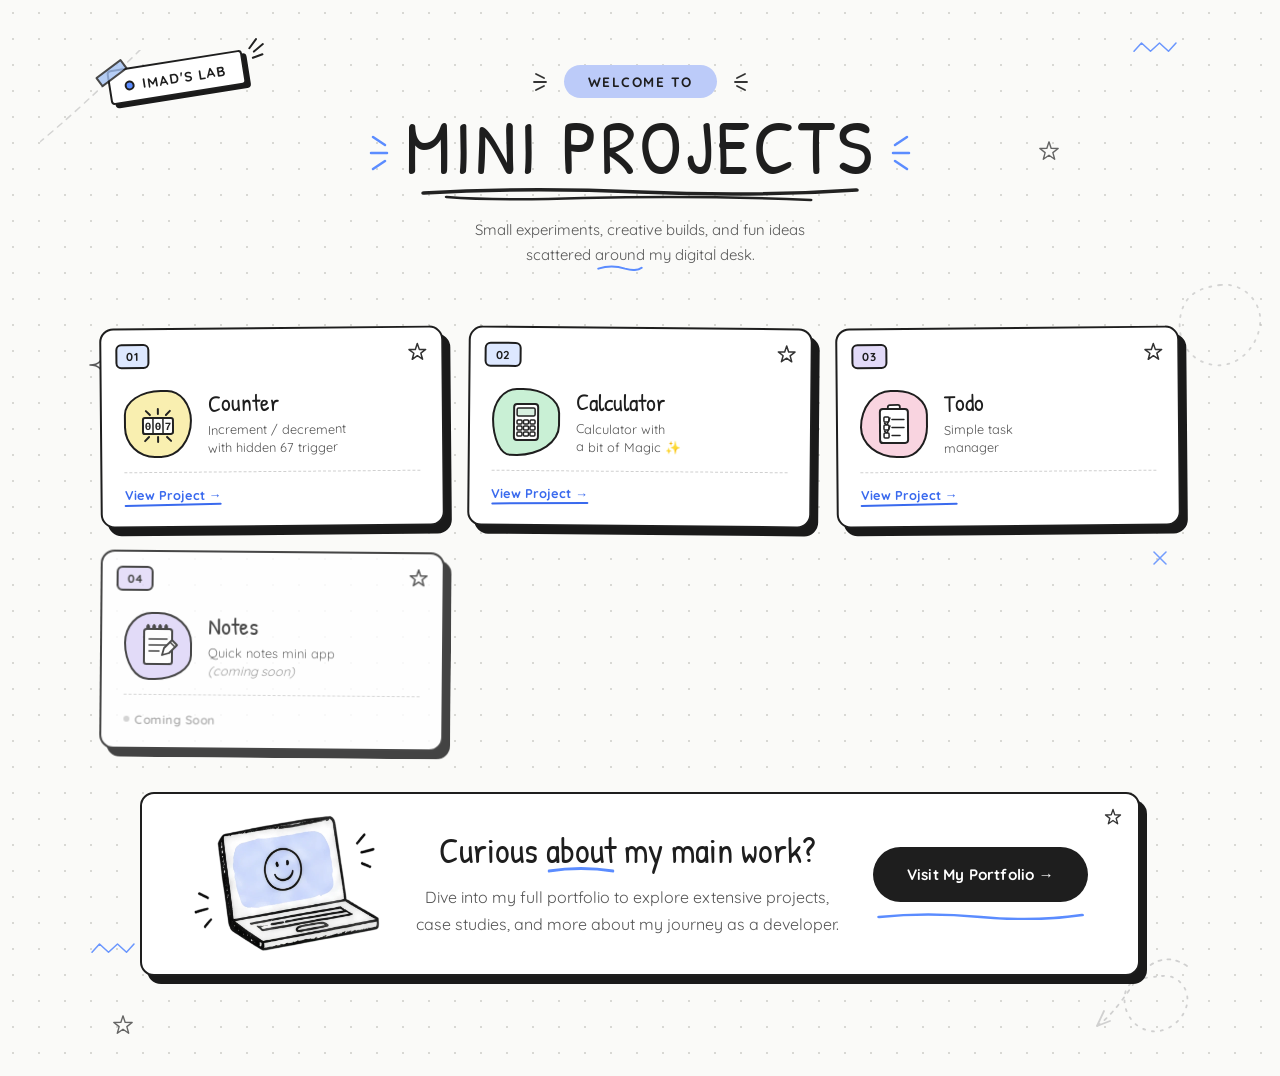
==== index.html @ 88dc5698 "style: replace dashed circular doodle with dotted blob and update bottom-right decorative elements" ====
<!doctype html>
<html lang="en">
  <head>
    <meta charset="UTF-8" />
    <meta name="viewport" content="width=device-width, initial-scale=1.0" />
    <title>Mini Projects – Imad's Lab</title>
    <meta name="description" content="Small experiments, creative builds, and fun ideas by Syed Imadulla." />
    <link rel="preconnect" href="https://fonts.googleapis.com" />
    <link rel="preconnect" href="https://fonts.gstatic.com" crossorigin />
    <link href="https://fonts.googleapis.com/css2?family=Patrick+Hand&family=Quicksand:wght@400;500;600;700&display=block" rel="stylesheet" />
    <link rel="stylesheet" href="style.css" />
  </head>
  <body>

    <!-- =================== BACKGROUND DOODLES =================== -->
    <div class="bg-doodles" aria-hidden="true">

      <!-- Top-left dashed organic curve -->
      <svg class="doodle d-tl-curve" width="120" height="120" viewBox="0 0 120 120">
        <path d="M-10,100 Q40,60 110,-10" fill="none" stroke="#bbb" stroke-width="1.5" stroke-dasharray="6 6" stroke-linecap="round"/>
      </svg>

      <!-- Top-right blue zigzag -->
      <svg class="doodle d-tr-zigzag" width="50" height="15" viewBox="0 0 60 20">
        <path d="M2,15 L12,4 L24,15 L36,4 L48,15 L58,4" fill="none" stroke="#5b8cff" stroke-width="2" stroke-linecap="round" stroke-linejoin="round"/>
      </svg>

      <!-- Top-right star (near title) -->
      <svg class="doodle d-tr-star" width="22" height="22" viewBox="0 0 24 24">
        <polygon points="12 2 14.4 9.2 22 9.3 16.2 13.8 18.2 21 12 16.7 5.8 21 7.8 13.8 2 9.3 9.6 9.2" fill="none" stroke="#333" stroke-width="1.5" stroke-linejoin="round"/>
      </svg>

      <!-- Right dotted blob -->
      <svg class="doodle d-r-circle" width="90" height="90" viewBox="0 0 90 90">
        <path d="M45,5 C68,2 88,22 85,45 C82,68 62,88 39,85 C16,82 2,62 5,39 C8,16 22,8 45,5 Z" fill="none" stroke="#bbb" stroke-width="1.8" stroke-dasharray="2 7" stroke-linecap="round"/>
      </svg>

      <!-- Left of cards – 4-point sparkle -->
      <svg class="doodle d-l-sparkle" width="30" height="30" viewBox="0 0 30 30">
        <path d="M15,2 Q15,15 28,15 Q15,15 15,28 Q15,15 2,15 Q15,15 15,2 Z" fill="none" stroke="#333" stroke-width="1.5" stroke-linejoin="round"/>
      </svg>

      <!-- Right blue cross -->
      <svg class="doodle d-r-cross" width="16" height="16" viewBox="0 0 16 16">
        <line x1="2" y1="2" x2="14" y2="14" stroke="#5b8cff" stroke-width="1.5" stroke-linecap="round"/>
        <line x1="14" y1="2" x2="2" y2="14" stroke="#5b8cff" stroke-width="1.5" stroke-linecap="round"/>
      </svg>

      <!-- Bottom-left blue zigzag -->
      <svg class="doodle d-bl-zigzag" width="50" height="15" viewBox="0 0 60 20">
        <path d="M2,15 L12,4 L24,15 L36,4 L48,15 L58,4" fill="none" stroke="#5b8cff" stroke-width="2" stroke-linecap="round" stroke-linejoin="round"/>
      </svg>

      <!-- Bottom-left star -->
      <svg class="doodle d-bl-star" width="22" height="22" viewBox="0 0 24 24">
        <polygon points="12 2 14.4 9.2 22 9.3 16.2 13.8 18.2 21 12 16.7 5.8 21 7.8 13.8 2 9.3 9.6 9.2" fill="none" stroke="#333" stroke-width="1.5" stroke-linejoin="round"/>
      </svg>

      <!-- Bottom-right dotted blob and arrow -->
      <svg class="doodle d-br-loop" width="100" height="100" viewBox="0 0 100 100">
        <!-- Dotted blob -->
        <path d="M70,40 C85,38 98,52 95,68 C92,84 75,98 58,95 C41,92 30,75 33,58 C36,41 55,42 70,40 Z" fill="none" stroke="#bbb" stroke-width="1.8" stroke-dasharray="2 7" stroke-linecap="round"/>
        <!-- Dotted arrow curve -->
        <path d="M95,30 Q65,10 40,50 Q20,80 5,90" fill="none" stroke="#bbb" stroke-width="1.8" stroke-dasharray="3 6" stroke-linecap="round"/>
        <!-- Arrow head -->
        <path d="M5,90 L 18,85 M5,90 L 12,75" fill="none" stroke="#bbb" stroke-width="1.8" stroke-linecap="round"/>
      </svg>

    </div>

    <!-- =================== HEADER =================== -->
    <header class="site-header">
      <div class="lab-badge">
        <!-- Tape strip -->
        <div class="badge-tape"></div>
        <!-- 3 radiation lines top right (divergent floating dashes) -->
        <svg class="badge-rays" viewBox="0 0 24 24" width="24" height="24">
          <line x1="4" y1="12" x2="12" y2="4" stroke="#222" stroke-width="2" stroke-linecap="round"/>
          <line x1="8" y1="16" x2="18" y2="10" stroke="#222" stroke-width="2" stroke-linecap="round"/>
          <line x1="6" y1="22" x2="16" y2="20" stroke="#222" stroke-width="2" stroke-linecap="round"/>
        </svg>
        <span class="badge-dot"></span>
        <span class="badge-text">IMAD'S LAB</span>
      </div>
    </header>

    <!-- =================== HERO =================== -->
    <main>
      <section class="hero" aria-label="Page heading">

        <!-- "WELCOME TO" pill -->
        <div class="welcome-row">
          <!-- Left rays (floating dashes, diverge outward/left) -->
          <svg class="welcome-rays rays-left" viewBox="0 0 22 24" width="22" height="24">
            <line x1="12" y1="8"  x2="4" y2="4"  stroke="#333" stroke-width="1.8" stroke-linecap="round"/>
            <line x1="14" y1="12" x2="2" y2="12" stroke="#333" stroke-width="1.8" stroke-linecap="round"/>
            <line x1="12" y1="16" x2="4" y2="20" stroke="#333" stroke-width="1.8" stroke-linecap="round"/>
          </svg>
          <span class="welcome-pill">WELCOME TO</span>
          <!-- Right rays (floating dashes, diverge outward/right) -->
          <svg class="welcome-rays rays-right" viewBox="0 0 22 24" width="22" height="24">
            <line x1="10" y1="8"  x2="18" y2="4"  stroke="#333" stroke-width="1.8" stroke-linecap="round"/>
            <line x1="8"  y1="12" x2="20" y2="12" stroke="#333" stroke-width="1.8" stroke-linecap="round"/>
            <line x1="10" y1="16" x2="18" y2="20" stroke="#333" stroke-width="1.8" stroke-linecap="round"/>
          </svg>
        </div>

        <!-- MINI PROJECTS heading -->
        <div class="hero-title-wrap">
          <!-- Left blue rays (floating dashes, diverge outward/left) -->
          <svg class="title-rays rays-left" viewBox="0 0 32 48" width="32" height="48">
            <line x1="16" y1="16" x2="4"  y2="8"  stroke="#5b8cff" stroke-width="2.5" stroke-linecap="round"/>
            <line x1="18" y1="24" x2="2"  y2="24" stroke="#5b8cff" stroke-width="2.5" stroke-linecap="round"/>
            <line x1="16" y1="32" x2="4"  y2="40" stroke="#5b8cff" stroke-width="2.5" stroke-linecap="round"/>
          </svg>
          <h1 class="hero-title">MINI PROJECTS</h1>
          <!-- Right blue rays (floating dashes, diverge outward/right) -->
          <svg class="title-rays rays-right" viewBox="0 0 32 48" width="32" height="48">
            <line x1="16" y1="16" x2="28" y2="8"  stroke="#5b8cff" stroke-width="2.5" stroke-linecap="round"/>
            <line x1="14" y1="24" x2="30" y2="24" stroke="#5b8cff" stroke-width="2.5" stroke-linecap="round"/>
            <line x1="16" y1="32" x2="28" y2="40" stroke="#5b8cff" stroke-width="2.5" stroke-linecap="round"/>
          </svg>
          <!-- Rough underline (double stroke) -->
          <svg class="title-underline" viewBox="0 0 320 20" preserveAspectRatio="none">
            <path d="M8,8 Q80,2 160,7 Q240,12 312,5" fill="none" stroke="#222" stroke-width="3.5" stroke-linecap="round"/>
            <path d="M280,15 Q200,10 120,13 Q60,16 24,12" fill="none" stroke="#222" stroke-width="2.5" stroke-linecap="round"/>
          </svg>
        </div>

        <!-- Sub-description -->
        <p class="hero-desc">Small experiments, creative builds, and fun ideas<br>scattered <span class="relative-inline">around<svg class="desc-accent" viewBox="0 0 60 10" preserveAspectRatio="none"><path d="M4,7 Q20,2 36,7 Q50,11 56,6" fill="none" stroke="#5b8cff" stroke-width="2.5" stroke-linecap="round"/></svg></span> my digital desk.</p>

      </section>

      <!-- =================== PROJECT GRID =================== -->
      <section class="project-grid" aria-label="Mini projects">

        <!-- Card 01: Counter -->
        <a href="./counter/index.html" class="card" id="card-counter">
          <div class="card-num num-blue">01</div>
          <svg class="card-star" viewBox="0 0 24 24" width="20" height="20" aria-hidden="true">
            <polygon points="12 2 14.4 9.2 22 9.3 16.2 13.8 18.2 21 12 16.7 5.8 21 7.8 13.8 2 9.3 9.6 9.2" fill="none" stroke="#333" stroke-width="1.8" stroke-linejoin="round"/>
          </svg>
          <div class="card-body">
            <div class="card-icon bg-yellow">
              <!-- Counter icon: 007 display with sun rays -->
              <svg viewBox="0 0 48 48" width="48" height="48" fill="none" stroke="#222" stroke-linecap="round" stroke-linejoin="round">
                <!-- display box -->
                <rect x="9" y="18" width="30" height="16" rx="2" fill="#fff" stroke="#222" stroke-width="2"/>
                <!-- vertical dividers -->
                <line x1="19" y1="18" x2="19" y2="34" stroke="#222" stroke-width="1.5"/>
                <line x1="29" y1="18" x2="29" y2="34" stroke="#222" stroke-width="1.5"/>
                <!-- digits 007 -->
                <text x="14" y="30" font-family="monospace" font-size="11" font-weight="bold" fill="#222" text-anchor="middle" stroke="none">0</text>
                <text x="24" y="30" font-family="monospace" font-size="11" font-weight="bold" fill="#222" text-anchor="middle" stroke="none">0</text>
                <text x="34" y="30" font-family="monospace" font-size="11" font-weight="bold" fill="#222" text-anchor="middle" stroke="none">7</text>
                <!-- rays: top -->
                <line x1="24" y1="14" x2="24" y2="9"  stroke-width="2"/>
                <line x1="16" y1="15" x2="12" y2="11" stroke-width="2"/>
                <line x1="32" y1="15" x2="36" y2="11" stroke-width="2"/>
                <!-- rays: bottom -->
                <line x1="24" y1="37" x2="24" y2="42" stroke-width="2"/>
                <line x1="15" y1="37" x2="11" y2="41" stroke-width="2"/>
                <line x1="33" y1="37" x2="37" y2="41" stroke-width="2"/>
              </svg>
            </div>
            <div class="card-info">
              <h2 class="card-title">Counter</h2>
              <p class="card-desc">Increment / decrement<br>with hidden 67 trigger</p>
            </div>
          </div>
          <div class="card-footer">
            <span class="view-link">View Project →</span>
          </div>
        </a>

        <!-- Card 02: Calculator -->
        <a href="./calci/index.html" class="card" id="card-calculator">
          <div class="card-num num-blue">02</div>
          <svg class="card-star" viewBox="0 0 24 24" width="20" height="20" aria-hidden="true">
            <polygon points="12 2 14.4 9.2 22 9.3 16.2 13.8 18.2 21 12 16.7 5.8 21 7.8 13.8 2 9.3 9.6 9.2" fill="none" stroke="#333" stroke-width="1.8" stroke-linejoin="round"/>
          </svg>
          <div class="card-body">
            <div class="card-icon bg-green">
              <!-- Calculator icon -->
              <svg viewBox="0 0 48 48" width="48" height="48" fill="none" stroke="#222" stroke-linecap="round" stroke-linejoin="round">
                <!-- body -->
                <rect x="12" y="6" width="24" height="36" rx="3" fill="#fff" stroke="#222" stroke-width="2"/>
                <!-- screen -->
                <rect x="15" y="10" width="18" height="8" rx="1.5" fill="#d8f0e0" stroke="#222" stroke-width="1.5"/>
                <!-- button rows -->
                <rect x="15" y="22" width="5" height="4" rx="1" fill="#fff" stroke="#222" stroke-width="1.5"/>
                <rect x="21.5" y="22" width="5" height="4" rx="1" fill="#fff" stroke="#222" stroke-width="1.5"/>
                <rect x="28" y="22" width="5" height="4" rx="1" fill="#fff" stroke="#222" stroke-width="1.5"/>
                <rect x="15" y="28" width="5" height="4" rx="1" fill="#fff" stroke="#222" stroke-width="1.5"/>
                <rect x="21.5" y="28" width="5" height="4" rx="1" fill="#fff" stroke="#222" stroke-width="1.5"/>
                <rect x="28" y="28" width="5" height="4" rx="1" fill="#fff" stroke="#222" stroke-width="1.5"/>
                <rect x="15" y="34" width="5" height="4" rx="1" fill="#fff" stroke="#222" stroke-width="1.5"/>
                <rect x="21.5" y="34" width="5" height="4" rx="1" fill="#fff" stroke="#222" stroke-width="1.5"/>
                <rect x="28" y="34" width="5" height="4" rx="1" fill="#fff" stroke="#222" stroke-width="1.5"/>
              </svg>
            </div>
            <div class="card-info">
              <h2 class="card-title">Calculator</h2>
              <p class="card-desc">Calculator with<br>a bit of Magic ✨</p>
            </div>
          </div>
          <div class="card-footer">
            <span class="view-link">View Project →</span>
          </div>
        </a>

        <!-- Card 03: Todo -->
        <a href="todo/index.html" class="card" id="card-todo">
          <div class="card-num num-purple">03</div>
          <svg class="card-star" viewBox="0 0 24 24" width="20" height="20" aria-hidden="true">
            <polygon points="12 2 14.4 9.2 22 9.3 16.2 13.8 18.2 21 12 16.7 5.8 21 7.8 13.8 2 9.3 9.6 9.2" fill="none" stroke="#333" stroke-width="1.8" stroke-linejoin="round"/>
          </svg>
          <div class="card-body">
            <div class="card-icon bg-pink">
              <!-- Clipboard/checklist icon -->
              <svg viewBox="0 0 48 48" width="48" height="48" fill="none" stroke="#222" stroke-linecap="round" stroke-linejoin="round">
                <!-- clip -->
                <rect x="18" y="5" width="12" height="6" rx="2" fill="#fff" stroke="#222" stroke-width="1.8"/>
                <!-- board -->
                <rect x="10" y="9" width="28" height="34" rx="3" fill="#fff" stroke="#222" stroke-width="2"/>
                <!-- row 1 -->
                <rect x="14" y="17" width="5" height="5" rx="1" fill="#fff" stroke="#222" stroke-width="1.5"/>
                <line x1="22" y1="19.5" x2="34" y2="19.5" stroke="#222" stroke-width="1.5"/>
                <polyline points="14.5 23 17 25 20 18" stroke="#222" stroke-width="1.5"/>
                <!-- row 2 -->
                <rect x="14" y="25" width="5" height="5" rx="1" fill="#fff" stroke="#222" stroke-width="1.5"/>
                <line x1="22" y1="27.5" x2="34" y2="27.5" stroke="#222" stroke-width="1.5"/>
                <polyline points="14.5 31 17 33 20 26" stroke="#222" stroke-width="1.5"/>
                <!-- row 3 -->
                <rect x="14" y="33" width="5" height="5" rx="1" fill="#fff" stroke="#222" stroke-width="1.5"/>
                <line x1="22" y1="35.5" x2="30" y2="35.5" stroke="#222" stroke-width="1.5"/>
              </svg>
            </div>
            <div class="card-info">
              <h2 class="card-title">Todo</h2>
              <p class="card-desc">Simple task<br>manager</p>
            </div>
          </div>
          <div class="card-footer">
            <span class="view-link">View Project →</span>
          </div>
        </a>

        <!-- Card 04: Notes (coming soon) -->
        <div class="card card-soon" id="card-notes">
          <div class="card-num num-purple">04</div>
          <svg class="card-star" viewBox="0 0 24 24" width="20" height="20" aria-hidden="true">
            <polygon points="12 2 14.4 9.2 22 9.3 16.2 13.8 18.2 21 12 16.7 5.8 21 7.8 13.8 2 9.3 9.6 9.2" fill="none" stroke="#333" stroke-width="1.8" stroke-linejoin="round"/>
          </svg>
          <div class="card-body">
            <div class="card-icon bg-purple">
              <!-- Notebook + pencil icon -->
              <svg viewBox="0 0 48 48" width="48" height="48" fill="none" stroke="#222" stroke-linecap="round" stroke-linejoin="round">
                <!-- spiral rings -->
                <path d="M14 8 Q12 5 14 3 Q16 5 14 8" stroke-width="1.8"/>
                <path d="M20 8 Q18 5 20 3 Q22 5 20 8" stroke-width="1.8"/>
                <path d="M26 8 Q24 5 26 3 Q28 5 26 8" stroke-width="1.8"/>
                <path d="M32 8 Q30 5 32 3 Q34 5 32 8" stroke-width="1.8"/>
                <!-- book body -->
                <rect x="10" y="7" width="28" height="35" rx="2.5" fill="#fff" stroke="#222" stroke-width="2"/>
                <!-- text lines -->
                <line x1="15" y1="17" x2="33" y2="17" stroke-width="1.5"/>
                <line x1="15" y1="23" x2="33" y2="23" stroke-width="1.5"/>
                <line x1="15" y1="29" x2="25" y2="29" stroke-width="1.5"/>
                <!-- pencil overlay -->
                <polygon points="30 26 38 18 43 23 35 31 28 33" fill="#fff" stroke="#222" stroke-width="1.8"/>
                <line x1="36" y1="20" x2="41" y2="25" stroke-width="1.5"/>
              </svg>
            </div>
            <div class="card-info">
              <h2 class="card-title">Notes</h2>
              <p class="card-desc">Quick notes mini app<br><span class="coming-soon">(coming soon)</span></p>
            </div>
          </div>
          <div class="card-footer">
            <span class="coming-soon-badge">Coming Soon</span>
          </div>
        </div>

      </section>

      <!-- =================== PORTFOLIO CTA =================== -->
      <section class="cta-section" aria-label="Portfolio link">
        <div class="cta-card">

          <!-- Laptop illustration -->
          <div class="cta-laptop" aria-hidden="true">
            <img src="assets/Laptop.svg" alt="Laptop" class="cta-laptop-img">
          </div>

          <!-- CTA text -->
          <div class="cta-text">
            <h2 class="cta-heading">Curious <span class="relative-inline">about<svg class="cta-heading-line" viewBox="0 0 100 10" preserveAspectRatio="none"><path d="M4,7 Q50,2 96,7" fill="none" stroke="#5b8cff" stroke-width="3" stroke-linecap="round"/></svg></span> my main work?</h2>
            <p class="cta-desc">Dive into my full portfolio to explore extensive projects,<br>case studies, and more about my journey as a developer.</p>
          </div>

          <!-- CTA button -->
          <div class="cta-action">
            <a href="https://syedimadulla.vercel.app/" target="_blank" rel="noopener" class="cta-btn" id="portfolio-link">
              Visit My Portfolio →
            </a>
            <!-- blue squiggle under button -->
            <svg class="btn-accent" viewBox="0 0 140 10" preserveAspectRatio="none">
              <path d="M4,7 Q35,2 70,7 Q105,12 136,5" fill="none" stroke="#5b8cff" stroke-width="2.5" stroke-linecap="round"/>
            </svg>
          </div>

          <!-- decorative star in top-right of CTA -->
          <svg class="cta-star" viewBox="0 0 24 24" width="18" height="18" aria-hidden="true">
            <polygon points="12 2 14.4 9.2 22 9.3 16.2 13.8 18.2 21 12 16.7 5.8 21 7.8 13.8 2 9.3 9.6 9.2" fill="none" stroke="#333" stroke-width="1.8" stroke-linejoin="round"/>
          </svg>

        </div>
      </section>

    </main>

  </body>
</html>
---- style.css ----
/* =============================================
   CSS VARIABLES
   ============================================= */
:root {
  --bg:        #fafaf8;
  --dot:       #d8d8d4;
  --ink:       #1e1e1e;
  --ink-soft:  #555;
  --blue:      #5b8cff;
  --blue-pill: #dfe8ff;
  --shadow:    #1a1a1a;

  --yellow:    #f9efb0;
  --green:     #c9f0d5;
  --pink:      #f9d4e0;
  --purple:    #ddd4f8;

  --num-blue:   #dde8ff;
  --num-purple: #e2daf8;

  --card-radius: 14px;
  --card-border: 2.5px solid #1e1e1e;
  --card-shadow: 7px 8px 0 #1a1a1a;

  --font-hand: 'Patrick Hand', cursive;
  --font-ui:   'Quicksand', sans-serif;
}

/* =============================================
   RESET & BASE
   ============================================= */
*, *::before, *::after {
  margin: 0;
  padding: 0;
  box-sizing: border-box;
}

html {
  font-size: 16px;
}

body {
  font-family: var(--font-ui);
  background-color: var(--bg);
  background-image: radial-gradient(circle, var(--dot) 1.2px, transparent 1.2px);
  background-size: 26px 26px;
  color: var(--ink);
  min-height: 100vh;
  overflow-x: hidden;
  padding: 32px 24px 60px;
  position: relative;
}

/* =============================================
   BACKGROUND DOODLES
   ============================================= */
.bg-doodles {
  position: absolute;
  top: 0;
  left: 0;
  right: 0;
  bottom: 0;
  margin: 0 auto;
  max-width: 1200px;
  pointer-events: none;
  z-index: 0;
}

.doodle {
  position: absolute;
}

/* Positions calibrated exactly to reference image */
.d-tl-curve  { top: 50px;   left: 0%;    opacity: 0.6;  }
.d-tr-zigzag { top: 40px;   right: 5%;   opacity: 0.9;  }
.d-tr-star   { top: 140px;  right: 15%;  opacity: 0.75; }
.d-r-circle  { top: 280px;  right: -25px; opacity: 0.6; }
.d-l-sparkle { top: 350px;  left: 4%;    opacity: 0.8;  }
.d-r-cross   { top: 550px;  right: 6%;   opacity: 0.85; }
.d-bl-zigzag { bottom: 120px; left: 4%;  opacity: 0.9;  }
.d-bl-star   { bottom: 40px;  left: 6%;  opacity: 0.75; }
.d-br-loop   { bottom: 40px;  right: 4%; opacity: 0.65; }

/* =============================================
   LAYOUT WRAPPER
   ============================================= */
.site-header,
main {
  position: relative;
  z-index: 1;
  max-width: 1080px;
  margin: 0 auto;
}

/* =============================================
   SYED'S LAB BADGE
   ============================================= */
.site-header {
  margin-bottom: -30px;
}

.lab-badge {
  position: relative;
  display: inline-flex;
  align-items: center;
  gap: 8px;
  background: #fff;
  border: 2.5px solid var(--ink);
  border-radius: 4px;
  padding: 7px 16px 7px 14px;
  box-shadow: 4px 4px 0 var(--shadow);
  transform: rotate(-9deg);
  font-family: var(--font-ui);
  font-weight: 700;
  font-size: 0.85rem;
  letter-spacing: 1px;
  color: var(--ink);
  margin-left: 8px;
  margin-top: 28px;  /* space for rays above */
}

/* Blue tape strip */
.badge-tape {
  position: absolute;
  top: -5px;
  left: -13px;
  width: 32px;
  height: 12px;
  background: #a4c2f4;
  border: 2px solid var(--ink);
  border-radius: 1px;
  transform: rotate(-28deg);
  z-index: 2;
  opacity: 0.8;
}

/* Radiation lines top right */
.badge-rays {
  position: absolute;
  top: -14px;
  right: -30px;
}

.badge-dot {
  width: 10px;
  height: 10px;
  background: var(--blue);
  border: 2px solid var(--ink);
  border-radius: 50%;
  flex-shrink: 0;
}

/* =============================================
   HERO
   ============================================= */
.hero {
  text-align: center;
  display: flex;
  flex-direction: column;
  align-items: center;
  gap: 0;
  margin-bottom: 60px;
}

/* "WELCOME TO" row */
.welcome-row {
  display: flex;
  align-items: center;
  gap: 10px;
  margin-bottom: 10px;
}

.welcome-rays {
  flex-shrink: 0;
}

.welcome-pill {
  display: inline-block;
  background: #bccbf9;
  color: var(--ink);
  font-family: var(--font-ui);
  font-weight: 1000;
  font-size: 0.85rem;
  letter-spacing: 1.5px;
  padding: 8px 24px;
  border-radius: 40px;
}

/* Title row */
.hero-title-wrap {
  position: relative;
  display: inline-flex;
  align-items: center;
  gap: 0;
  margin-bottom: 18px;
}

.title-rays {
  flex-shrink: 0;
}
.title-rays.rays-left  { margin-right: 4px; }
.title-rays.rays-right { margin-left: 4px;  }

.hero-title {
  font-family: var(--font-hand);
  font-size: clamp(3rem, 6vw, 4.8rem);
  font-weight: 400;
  color: var(--ink);
  letter-spacing: 3px;
  line-height: 1;
  position: relative;
  padding-bottom: 14px;
}

/* Rough underline — absolutely sits under the h1 */
.title-underline {
  position: absolute;
  bottom: -6px;
  left: 50%;
  transform: translateX(-50%);
  width: 84%;
  height: 20px;
}

/* Description */
.hero-desc {
  font-size: 0.93rem;
  color: var(--ink-soft);
  line-height: 1.7;
  margin-top: 0;
}

.desc-accent {
  position: absolute;
  bottom: -4px;
  left: 0;
  width: 100%;
  height: 8px;
  margin: 0;
}

/* =============================================
   PROJECT GRID
   ============================================= */
.project-grid {
  display: grid;
  grid-template-columns: repeat(3, 1fr);
  gap: 24px;
  margin-bottom: 42px;
}

/* 4th card left-aligned (not stretching) */
.project-grid > *:nth-child(4) {
  grid-column: 1;
}

/* =============================================
   CARD
   ============================================= */
.card {
  position: relative;
  background: #fff;
  border: var(--card-border);
  border-radius: var(--card-radius);
  box-shadow: var(--card-shadow);
  padding: 22px 22px 20px;
  text-decoration: none;
  color: var(--ink);
  display: flex;
  flex-direction: column;
  transition: transform 0.18s ease, box-shadow 0.18s ease;
  cursor: pointer;
  min-height: 195px;
}

.card:hover {
  transform: translateY(-4px) rotate(0deg);
  box-shadow: 9px 10px 0 var(--shadow);
}

/* Slight alternating rotation — hand-feel */
.card:nth-child(odd)  { transform: rotate(-0.5deg); }
.card:nth-child(even) { transform: rotate(0.5deg);  }

/* coming-soon card is not a link — cursor default */
.card-soon {
  cursor: default;
  opacity: 0.82;
}

/* Number badge */
.card-num {
  position: absolute;
  top: 14px;
  left: 14px;
  font-family: var(--font-ui);
  font-weight: 700;
  font-size: 0.72rem;
  padding: 3px 9px;
  border-radius: 6px;
  border: 2px solid var(--ink);
  letter-spacing: 0.5px;
}

.num-blue   { background: var(--num-blue);   }
.num-purple { background: var(--num-purple);  }

/* Decorative star */
.card-star {
  position: absolute;
  top: 14px;
  right: 14px;
}

/* Card body = icon + text */
.card-body {
  display: flex;
  align-items: center;
  gap: 16px;
  margin-top: 38px;
  margin-bottom: 14px;
  flex: 1;
}

/* Icon circle blob */
.card-icon {
  width: 68px;
  height: 68px;
  flex-shrink: 0;
  border: 2px solid var(--ink);
  /* Organic blob shape */
  border-radius: 40% 60% 70% 30% / 40% 50% 60% 50%;
  display: flex;
  align-items: center;
  justify-content: center;
  overflow: hidden;
}

/* Unique blob shapes for each card to look hand-drawn */
#card-counter .card-icon { border-radius: 60% 40% 50% 50% / 40% 50% 60% 50%; }
#card-calculator .card-icon { border-radius: 40% 60% 70% 30% / 50% 40% 50% 60%; }
#card-todo .card-icon { border-radius: 50% 50% 40% 60% / 60% 40% 50% 50%; }
#card-notes .card-icon { border-radius: 45% 55% 60% 40% / 50% 50% 40% 60%; }

.bg-yellow { background: var(--yellow); }
.bg-green  { background: var(--green);  }
.bg-pink   { background: var(--pink);   }
.bg-purple { background: var(--purple); }

/* Text */
.card-title {
  font-family: var(--font-hand);
  font-size: 1.5rem;
  font-weight: 400;
  margin-bottom: 4px;
  color: var(--ink);
  line-height: 1.1;
}

.card-desc {
  font-size: 0.8rem;
  color: var(--ink-soft);
  line-height: 1.45;
}

.coming-soon {
  color: #888;
  font-style: italic;
}

/* Card footer */
.card-footer {
  border-top: 1.5px dashed #d0d0d0;
  padding-top: 11px;
  margin-top: auto;
}

/* View project link */
.view-link {
  position: relative;
  display: inline-block;
  font-family: var(--font-ui);
  font-weight: 700;
  font-size: 0.8rem;
  color: #3a6aee;
  text-decoration: none;
  padding-bottom: 3px;
}

.view-link::after {
  content: '';
  position: absolute;
  bottom: 0;
  left: 0;
  width: 100%;
  height: 2px;
  background: #3a6aee;
  border-radius: 2px;
  transform: rotate(-0.8deg);
  transition: height 0.15s;
}

.card:hover .view-link {
  color: #1a4dcc;
}
.card:hover .view-link::after {
  height: 2.5px;
}

/* Coming Soon badge in footer */
.coming-soon-badge {
  display: inline-flex;
  align-items: center;
  gap: 5px;
  font-family: var(--font-ui);
  font-size: 0.75rem;
  font-weight: 600;
  color: #999;
  letter-spacing: 0.5px;
}
.coming-soon-badge::before {
  content: '';
  display: inline-block;
  width: 6px;
  height: 6px;
  background: #ccc;
  border-radius: 50%;
}

/* =============================================
   CTA SECTION
   ============================================= */
.cta-section {
  margin-bottom: 40px;
}

.cta-card {
  position: relative;
  background: #fff;
  border: var(--card-border);
  border-radius: var(--card-radius);
  box-shadow: var(--card-shadow);
  padding: 20px 50px;
  display: flex;
  align-items: center;
  justify-content: space-between;
  gap: 30px;
  max-width: 1000px;
  margin: 0 auto;
}

/* Laptop */
.cta-laptop {
  flex-shrink: 0;
}
.cta-laptop-img {
  width: 190px;
  height: auto;
  display: block;
}

/* CTA text block */
.cta-text {
  position: relative;
  text-align: center;
  max-width: 520px;
}

.relative-inline {
  position: relative;
  display: inline-block;
}

.cta-heading {
  font-family: var(--font-hand);
  font-size: 2.25rem;
  font-weight: 400;
  color: var(--ink);
  margin-bottom: 2px;
  line-height: 1.15;
}

/* Short underline under the specific word 'about' */
.cta-heading-line {
  position: absolute;
  bottom: -4px;
  left: 0;
  width: 100%;
  height: 10px;
  margin: 0;
}

.cta-desc {
  font-size: 1rem;
  color: var(--ink-soft);
  line-height: 1.7;
  margin-top: 14px;
}

/* CTA action */
.cta-action {
  flex-shrink: 0;
  display: flex;
  flex-direction: column;
  align-items: center;
  gap: 8px;
}

.cta-btn {
  display: inline-block;
  background: var(--ink);
  color: #fff;
  font-family: var(--font-ui);
  font-weight: 700;
  font-size: 0.95rem;
  padding: 16px 32px;
  border-radius: 40px;
  text-decoration: none;
  letter-spacing: 0.2px;
  transition: transform 0.15s ease, box-shadow 0.15s ease;
  white-space: nowrap;
  border: 2px solid transparent;
}

.cta-btn:hover {
  transform: translateY(-3px);
  box-shadow: 3px 4px 0 var(--blue);
}

.btn-accent {
  display: block;
  width: 100%;
  height: 10px;
}

/* CTA decorative star */
.cta-star {
  position: absolute;
  top: 14px;
  right: 16px;
}

/* =============================================
   RESPONSIVE – TABLET
   ============================================= */
@media (max-width: 900px) {
  .project-grid {
    grid-template-columns: repeat(2, 1fr);
  }

  .cta-card {
    flex-direction: column;
    text-align: center;
    gap: 24px;
    padding: 30px 28px;
  }

  .hero-title {
    font-size: 3.2rem;
  }
}

/* =============================================
   RESPONSIVE – MOBILE
   ============================================= */
@media (max-width: 600px) {
  body {
    padding: 20px 14px 50px;
  }

  .project-grid {
    grid-template-columns: 1fr;
    gap: 20px;
  }

  .hero-title {
    font-size: 2.6rem;
    letter-spacing: 1px;
  }

  .d-r-circle,
  .d-tl-curve,
  .d-br-loop {
    display: none;
  }

  .cta-laptop-img {
    width: 90px;
    height: auto;
  }

  .cta-card {
    padding: 24px 20px;
    gap: 18px;
  }

  .cta-heading {
    font-size: 1.45rem;
  }
}
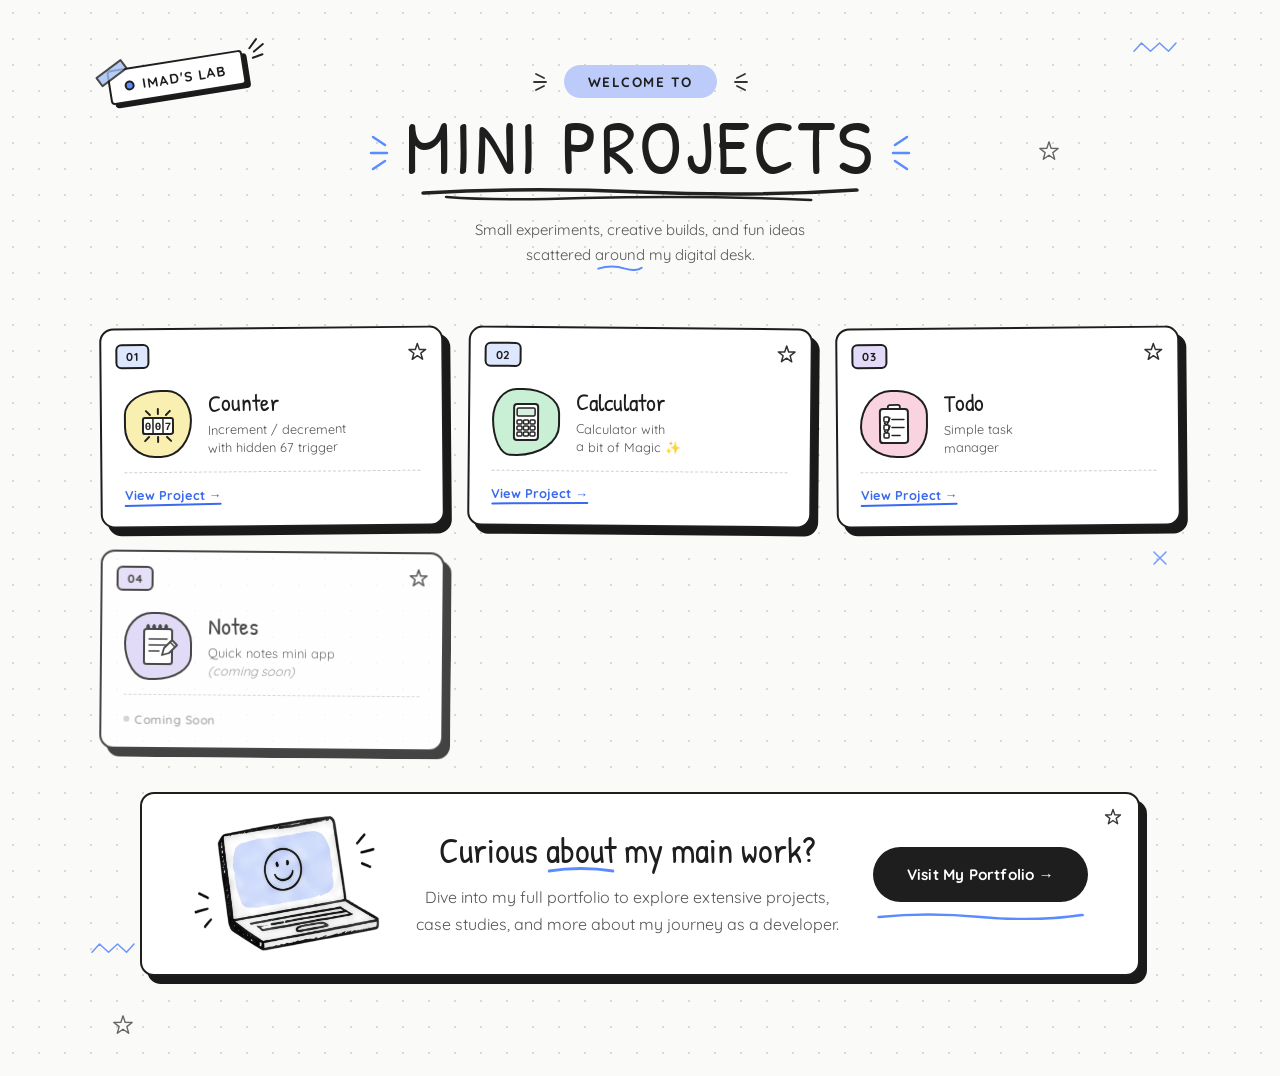
==== commit 757d7859: "fix: resolve mobile layout overlap and declutter background doodles" ====
--- a/index.html
+++ b/index.html
@@ -15,29 +15,14 @@
     <!-- =================== BACKGROUND DOODLES =================== -->
     <div class="bg-doodles" aria-hidden="true">
 
-      <!-- Top-left dashed organic curve -->
-      <svg class="doodle d-tl-curve" width="120" height="120" viewBox="0 0 120 120">
-        <path d="M-10,100 Q40,60 110,-10" fill="none" stroke="#bbb" stroke-width="1.5" stroke-dasharray="6 6" stroke-linecap="round"/>
-      </svg>
-
       <!-- Top-right blue zigzag -->
       <svg class="doodle d-tr-zigzag" width="50" height="15" viewBox="0 0 60 20">
         <path d="M2,15 L12,4 L24,15 L36,4 L48,15 L58,4" fill="none" stroke="#5b8cff" stroke-width="2" stroke-linecap="round" stroke-linejoin="round"/>
       </svg>
 
-      <!-- Top-right star (near title) -->
+      <!-- Top-right star -->
       <svg class="doodle d-tr-star" width="22" height="22" viewBox="0 0 24 24">
         <polygon points="12 2 14.4 9.2 22 9.3 16.2 13.8 18.2 21 12 16.7 5.8 21 7.8 13.8 2 9.3 9.6 9.2" fill="none" stroke="#333" stroke-width="1.5" stroke-linejoin="round"/>
-      </svg>
-
-      <!-- Right dotted blob -->
-      <svg class="doodle d-r-circle" width="90" height="90" viewBox="0 0 90 90">
-        <path d="M45,5 C68,2 88,22 85,45 C82,68 62,88 39,85 C16,82 2,62 5,39 C8,16 22,8 45,5 Z" fill="none" stroke="#bbb" stroke-width="1.8" stroke-dasharray="2 7" stroke-linecap="round"/>
-      </svg>
-
-      <!-- Left of cards – 4-point sparkle -->
-      <svg class="doodle d-l-sparkle" width="30" height="30" viewBox="0 0 30 30">
-        <path d="M15,2 Q15,15 28,15 Q15,15 15,28 Q15,15 2,15 Q15,15 15,2 Z" fill="none" stroke="#333" stroke-width="1.5" stroke-linejoin="round"/>
       </svg>
 
       <!-- Right blue cross -->
@@ -54,16 +39,6 @@
       <!-- Bottom-left star -->
       <svg class="doodle d-bl-star" width="22" height="22" viewBox="0 0 24 24">
         <polygon points="12 2 14.4 9.2 22 9.3 16.2 13.8 18.2 21 12 16.7 5.8 21 7.8 13.8 2 9.3 9.6 9.2" fill="none" stroke="#333" stroke-width="1.5" stroke-linejoin="round"/>
-      </svg>
-
-      <!-- Bottom-right dotted blob and arrow -->
-      <svg class="doodle d-br-loop" width="100" height="100" viewBox="0 0 100 100">
-        <!-- Dotted blob -->
-        <path d="M70,40 C85,38 98,52 95,68 C92,84 75,98 58,95 C41,92 30,75 33,58 C36,41 55,42 70,40 Z" fill="none" stroke="#bbb" stroke-width="1.8" stroke-dasharray="2 7" stroke-linecap="round"/>
-        <!-- Dotted arrow curve -->
-        <path d="M95,30 Q65,10 40,50 Q20,80 5,90" fill="none" stroke="#bbb" stroke-width="1.8" stroke-dasharray="3 6" stroke-linecap="round"/>
-        <!-- Arrow head -->
-        <path d="M5,90 L 18,85 M5,90 L 12,75" fill="none" stroke="#bbb" stroke-width="1.8" stroke-linecap="round"/>
       </svg>
 
     </div>
--- a/style.css
+++ b/style.css
@@ -568,6 +568,17 @@
     padding: 20px 14px 50px;
   }
 
+  /* Fix badge/hero overlap on mobile */
+  .site-header {
+    margin-bottom: 16px;
+  }
+
+  .lab-badge {
+    margin-top: 16px;
+    font-size: 0.75rem;
+    padding: 6px 12px 6px 10px;
+  }
+
   .project-grid {
     grid-template-columns: 1fr;
     gap: 20px;
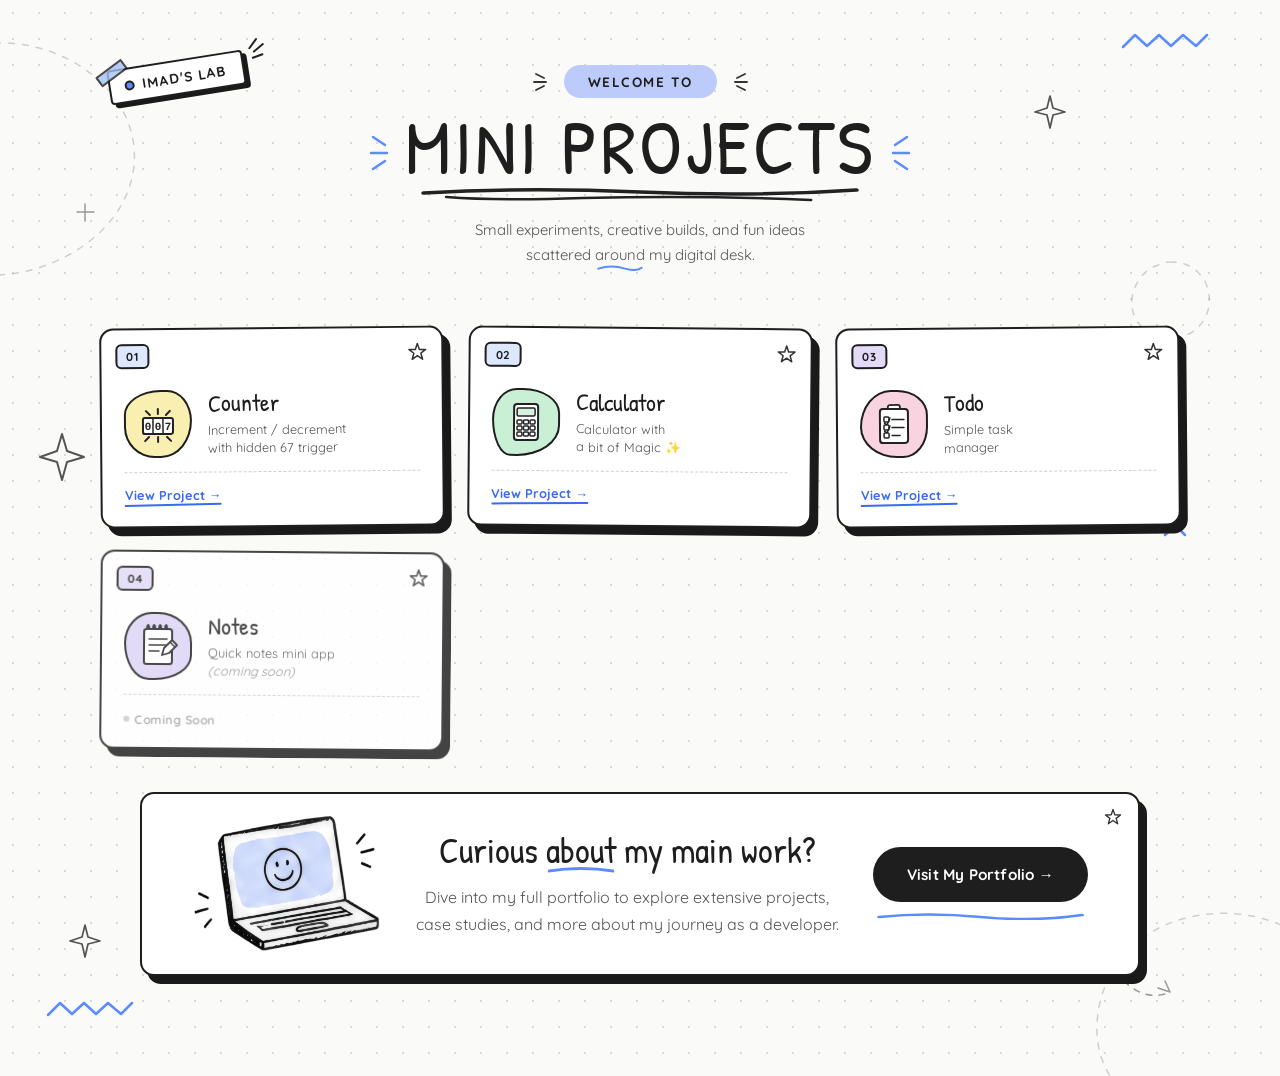
==== commit 614a67a5: "refactor: replace background doodle SVGs with updated hand-drawn organic shapes and layout positions" ====
--- a/index.html
+++ b/index.html
@@ -12,33 +12,74 @@
   </head>
   <body>
 
-    <!-- =================== BACKGROUND DOODLES =================== -->
-    <div class="bg-doodles" aria-hidden="true">
-
-      <!-- Top-right blue zigzag -->
-      <svg class="doodle d-tr-zigzag" width="50" height="15" viewBox="0 0 60 20">
-        <path d="M2,15 L12,4 L24,15 L36,4 L48,15 L58,4" fill="none" stroke="#5b8cff" stroke-width="2" stroke-linecap="round" stroke-linejoin="round"/>
-      </svg>
-
-      <!-- Top-right star -->
-      <svg class="doodle d-tr-star" width="22" height="22" viewBox="0 0 24 24">
-        <polygon points="12 2 14.4 9.2 22 9.3 16.2 13.8 18.2 21 12 16.7 5.8 21 7.8 13.8 2 9.3 9.6 9.2" fill="none" stroke="#333" stroke-width="1.5" stroke-linejoin="round"/>
-      </svg>
-
-      <!-- Right blue cross -->
-      <svg class="doodle d-r-cross" width="16" height="16" viewBox="0 0 16 16">
-        <line x1="2" y1="2" x2="14" y2="14" stroke="#5b8cff" stroke-width="1.5" stroke-linecap="round"/>
-        <line x1="14" y1="2" x2="2" y2="14" stroke="#5b8cff" stroke-width="1.5" stroke-linecap="round"/>
-      </svg>
-
-      <!-- Bottom-left blue zigzag -->
-      <svg class="doodle d-bl-zigzag" width="50" height="15" viewBox="0 0 60 20">
-        <path d="M2,15 L12,4 L24,15 L36,4 L48,15 L58,4" fill="none" stroke="#5b8cff" stroke-width="2" stroke-linecap="round" stroke-linejoin="round"/>
-      </svg>
-
-      <!-- Bottom-left star -->
-      <svg class="doodle d-bl-star" width="22" height="22" viewBox="0 0 24 24">
-        <polygon points="12 2 14.4 9.2 22 9.3 16.2 13.8 18.2 21 12 16.7 5.8 21 7.8 13.8 2 9.3 9.6 9.2" fill="none" stroke="#333" stroke-width="1.5" stroke-linejoin="round"/>
+    <!-- =================== DOODLE LAYER =================== -->
+    <div class="doodle-layer" aria-hidden="true">
+
+      <!-- 1. TOP-LEFT: Large hand-drawn dashed organic loop (partially off-screen) -->
+      <svg class="doodle dl-tl-loop" width="280" height="270" viewBox="0 0 280 270">
+        <path d="M 25 42 C 65 8, 135 10, 185 48 C 228 80, 244 135, 214 184 C 185 231, 112 263, 52 245 C 12 233, -12 202, -8 160 C -12 113, -5 72, 25 42"
+          fill="none" stroke="#9a9a9a" stroke-width="1.5" stroke-dasharray="6 8" stroke-linecap="round" opacity="0.45"/>
+      </svg>
+
+      <!-- 2. TOP-LEFT: Small gray cross near the loop -->
+      <svg class="doodle dl-tl-cross" width="35" height="35" viewBox="0 0 35 35">
+        <path d="M 9 17 L 26 17 M 17 9 L 17 26" stroke="#999" stroke-width="1.5" stroke-linecap="round" fill="none"/>
+      </svg>
+
+      <!-- 3. TOP-RIGHT: Blue zigzag -->
+      <svg class="doodle dl-tr-zigzag" width="90" height="35" viewBox="0 0 90 35">
+        <path d="M 3 19 L 15 7 L 27 18 L 39 7 L 51 18 L 63 7 L 76 18 L 87 7"
+          fill="none" stroke="#5b8cff" stroke-width="2.5" stroke-linecap="round" stroke-linejoin="round"/>
+      </svg>
+
+      <!-- 4. TOP-RIGHT: Small outlined star -->
+      <svg class="doodle dl-tr-star" width="40" height="40" viewBox="0 0 40 40">
+        <path d="M20 4 L23 16 L35 20 L23 23 L20 36 L17 23 L5 20 L17 16 Z"
+          fill="none" stroke="#555" stroke-width="1.7" stroke-linejoin="round"/>
+      </svg>
+
+      <!-- 5. RIGHT: Irregular dashed circle near hero/cards -->
+      <svg class="doodle dl-r-circle" width="90" height="90" viewBox="0 0 90 90">
+        <path d="M45 7 C65 6, 82 20, 84 40 C87 60, 73 79, 54 82 C34 86, 13 76, 8 57 C3 37, 15 16, 33 10 C37 8, 41 7, 45 7"
+          fill="none" stroke="#9a9a9a" stroke-width="1.5" stroke-dasharray="6 8" stroke-linecap="round" opacity="0.45"/>
+      </svg>
+
+      <!-- 6. LEFT: Large 4-point star beside project cards -->
+      <svg class="doodle dl-l-star" width="55" height="55" viewBox="0 0 55 55">
+        <path d="M27 4 L32 21 L49 27 L32 32 L27 50 L22 32 L5 27 L22 21 Z"
+          fill="none" stroke="#555" stroke-width="2" stroke-linejoin="round"/>
+      </svg>
+
+      <!-- 7. RIGHT: Blue X cross beside cards -->
+      <svg class="doodle dl-r-cross" width="40" height="40" viewBox="0 0 40 40">
+        <path d="M10 10 L30 30 M30 10 L10 30"
+          fill="none" stroke="#5b8cff" stroke-width="2.5" stroke-linecap="round"/>
+      </svg>
+
+      <!-- 8. BOTTOM-LEFT: Blue zigzag -->
+      <svg class="doodle dl-bl-zigzag" width="90" height="35" viewBox="0 0 90 35">
+        <path d="M 3 19 L 15 7 L 27 18 L 39 7 L 51 18 L 63 7 L 76 18 L 87 7"
+          fill="none" stroke="#5b8cff" stroke-width="2.5" stroke-linecap="round" stroke-linejoin="round"/>
+      </svg>
+
+      <!-- 9. BOTTOM-LEFT: Small outlined star -->
+      <svg class="doodle dl-bl-star" width="40" height="40" viewBox="0 0 40 40">
+        <path d="M20 4 L23 16 L35 20 L23 23 L20 36 L17 23 L5 20 L17 16 Z"
+          fill="none" stroke="#555" stroke-width="1.7" stroke-linejoin="round"/>
+      </svg>
+
+      <!-- 10. BOTTOM-RIGHT: Large dashed organic loop (partially off-screen) -->
+      <svg class="doodle dl-br-loop" width="280" height="260" viewBox="0 0 280 260">
+        <path d="M 42 72 C 78 25, 158 13, 215 46 C 263 74, 276 131, 251 178 C 225 226, 157 252, 92 235 C 45 222, 15 184, 17 139 C 18 112, 27 91, 42 72"
+          fill="none" stroke="#9a9a9a" stroke-width="1.5" stroke-dasharray="6 8" stroke-linecap="round" opacity="0.45"/>
+      </svg>
+
+      <!-- 11. BOTTOM-RIGHT: Hand-drawn curved arrow -->
+      <svg class="doodle dl-br-arrow" width="150" height="120" viewBox="0 0 150 120">
+        <path d="M18 18 C48 35, 66 61, 82 78 C95 92, 112 99, 130 91"
+          fill="none" stroke="#999" stroke-width="1.5" stroke-dasharray="6 7" stroke-linecap="round"/>
+        <path d="M130 91 L118 87 M130 91 L125 80"
+          fill="none" stroke="#999" stroke-width="1.5" stroke-linecap="round"/>
       </svg>
 
     </div>
--- a/style.css
+++ b/style.css
@@ -52,34 +52,56 @@
 }
 
 /* =============================================
-   BACKGROUND DOODLES
-   ============================================= */
-.bg-doodles {
-  position: absolute;
-  top: 0;
-  left: 0;
-  right: 0;
-  bottom: 0;
-  margin: 0 auto;
-  max-width: 1200px;
+   DOODLE LAYER
+   ============================================= */
+.doodle-layer {
+  position: absolute;
+  inset: 0;
   pointer-events: none;
+  overflow: hidden;
   z-index: 0;
 }
 
-.doodle {
-  position: absolute;
-}
-
-/* Positions calibrated exactly to reference image */
-.d-tl-curve  { top: 50px;   left: 0%;    opacity: 0.6;  }
-.d-tr-zigzag { top: 40px;   right: 5%;   opacity: 0.9;  }
-.d-tr-star   { top: 140px;  right: 15%;  opacity: 0.75; }
-.d-r-circle  { top: 280px;  right: -25px; opacity: 0.6; }
-.d-l-sparkle { top: 350px;  left: 4%;    opacity: 0.8;  }
-.d-r-cross   { top: 550px;  right: 6%;   opacity: 0.85; }
-.d-bl-zigzag { bottom: 120px; left: 4%;  opacity: 0.9;  }
-.d-bl-star   { bottom: 40px;  left: 6%;  opacity: 0.75; }
-.d-br-loop   { bottom: 40px;  right: 4%; opacity: 0.65; }
+.doodle-layer svg {
+  position: absolute;
+  overflow: visible;
+}
+
+/* --- TOP-LEFT ZONE --- */
+/* Large dashed organic loop — bleeds off-screen left */
+.dl-tl-loop  { top: 25px;    left: -95px; }
+/* Small gray plus cross near the loop */
+.dl-tl-cross { top: 195px;   left: 68px;  }
+
+/* --- TOP-RIGHT ZONE --- */
+/* Blue zigzag */
+.dl-tr-zigzag { top: 28px;   right: 70px; }
+/* Small outlined star */
+.dl-tr-star   { top: 92px;   right: 210px; }
+
+/* --- MID-RIGHT ZONE --- */
+/* Irregular dashed circle */
+.dl-r-circle  { top: 255px;  right: 65px; }
+
+/* --- MID-LEFT (card area) --- */
+/* Large 4-point star */
+.dl-l-star    { top: 430px;  left: 35px;  }
+
+/* --- MID-RIGHT (card area) --- */
+/* Blue X cross */
+.dl-r-cross   { top: 505px;  right: 85px; }
+
+/* --- BOTTOM-LEFT ZONE --- */
+/* Blue zigzag */
+.dl-bl-zigzag { bottom: 45px; left: 45px; }
+/* Small star above zigzag */
+.dl-bl-star   { bottom: 115px; left: 65px; }
+
+/* --- BOTTOM-RIGHT ZONE --- */
+/* Large dashed organic loop — bleeds off-screen */
+.dl-br-loop  { bottom: -70px; right: -80px; }
+/* Hand-drawn curved arrow */
+.dl-br-arrow { bottom: 55px;  right: 90px;  }
 
 /* =============================================
    LAYOUT WRAPPER
@@ -90,6 +112,15 @@
   z-index: 1;
   max-width: 1080px;
   margin: 0 auto;
+}
+
+/* Ensure all content stays above doodle layer */
+.hero,
+.project-grid,
+.cta-card,
+.lab-badge {
+  position: relative;
+  z-index: 1;
 }
 
 /* =============================================
@@ -589,9 +620,11 @@
     letter-spacing: 1px;
   }
 
-  .d-r-circle,
-  .d-tl-curve,
-  .d-br-loop {
+  /* Hide large loops and arrow on mobile — keep small accents */
+  .dl-tl-loop,
+  .dl-r-circle,
+  .dl-br-loop,
+  .dl-br-arrow {
     display: none;
   }
 
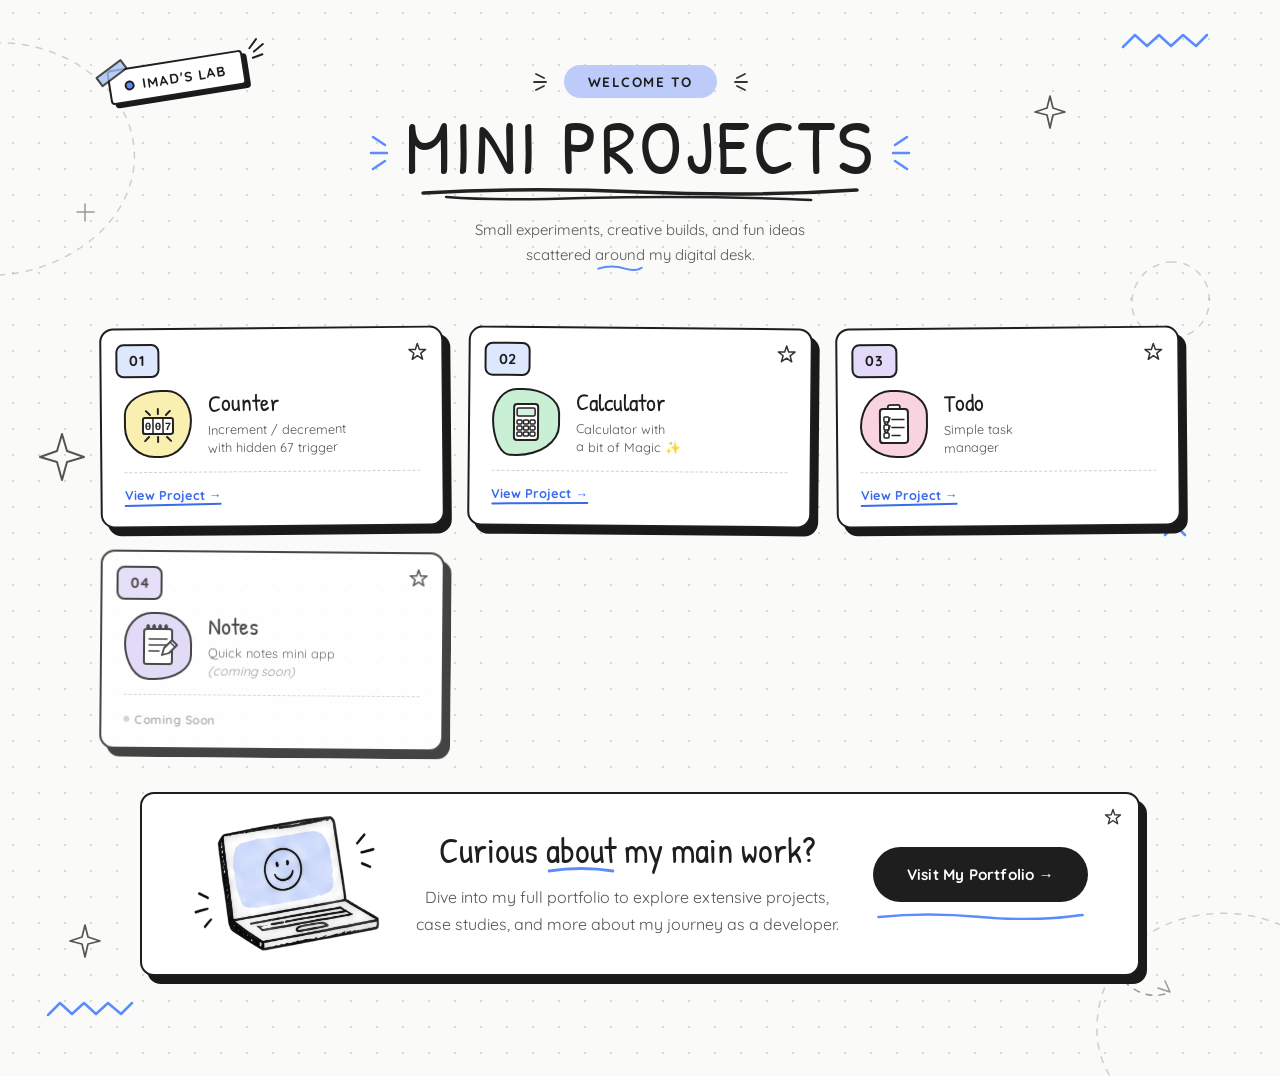
==== commit 10128487: "chore: improve accessibility by adding aria-hidden to decorative SVGs and refine layout responsivene" ====
--- a/index.html
+++ b/index.html
@@ -107,14 +107,14 @@
         <!-- "WELCOME TO" pill -->
         <div class="welcome-row">
           <!-- Left rays (floating dashes, diverge outward/left) -->
-          <svg class="welcome-rays rays-left" viewBox="0 0 22 24" width="22" height="24">
+          <svg class="welcome-rays rays-left" viewBox="0 0 22 24" width="22" height="24" aria-hidden="true">
             <line x1="12" y1="8"  x2="4" y2="4"  stroke="#333" stroke-width="1.8" stroke-linecap="round"/>
             <line x1="14" y1="12" x2="2" y2="12" stroke="#333" stroke-width="1.8" stroke-linecap="round"/>
             <line x1="12" y1="16" x2="4" y2="20" stroke="#333" stroke-width="1.8" stroke-linecap="round"/>
           </svg>
           <span class="welcome-pill">WELCOME TO</span>
           <!-- Right rays (floating dashes, diverge outward/right) -->
-          <svg class="welcome-rays rays-right" viewBox="0 0 22 24" width="22" height="24">
+          <svg class="welcome-rays rays-right" viewBox="0 0 22 24" width="22" height="24" aria-hidden="true">
             <line x1="10" y1="8"  x2="18" y2="4"  stroke="#333" stroke-width="1.8" stroke-linecap="round"/>
             <line x1="8"  y1="12" x2="20" y2="12" stroke="#333" stroke-width="1.8" stroke-linecap="round"/>
             <line x1="10" y1="16" x2="18" y2="20" stroke="#333" stroke-width="1.8" stroke-linecap="round"/>
@@ -124,27 +124,27 @@
         <!-- MINI PROJECTS heading -->
         <div class="hero-title-wrap">
           <!-- Left blue rays (floating dashes, diverge outward/left) -->
-          <svg class="title-rays rays-left" viewBox="0 0 32 48" width="32" height="48">
+          <svg class="title-rays rays-left" viewBox="0 0 32 48" width="32" height="48" aria-hidden="true">
             <line x1="16" y1="16" x2="4"  y2="8"  stroke="#5b8cff" stroke-width="2.5" stroke-linecap="round"/>
             <line x1="18" y1="24" x2="2"  y2="24" stroke="#5b8cff" stroke-width="2.5" stroke-linecap="round"/>
             <line x1="16" y1="32" x2="4"  y2="40" stroke="#5b8cff" stroke-width="2.5" stroke-linecap="round"/>
           </svg>
           <h1 class="hero-title">MINI PROJECTS</h1>
           <!-- Right blue rays (floating dashes, diverge outward/right) -->
-          <svg class="title-rays rays-right" viewBox="0 0 32 48" width="32" height="48">
+          <svg class="title-rays rays-right" viewBox="0 0 32 48" width="32" height="48" aria-hidden="true">
             <line x1="16" y1="16" x2="28" y2="8"  stroke="#5b8cff" stroke-width="2.5" stroke-linecap="round"/>
             <line x1="14" y1="24" x2="30" y2="24" stroke="#5b8cff" stroke-width="2.5" stroke-linecap="round"/>
             <line x1="16" y1="32" x2="28" y2="40" stroke="#5b8cff" stroke-width="2.5" stroke-linecap="round"/>
           </svg>
           <!-- Rough underline (double stroke) -->
-          <svg class="title-underline" viewBox="0 0 320 20" preserveAspectRatio="none">
+          <svg class="title-underline" viewBox="0 0 320 20" preserveAspectRatio="none" aria-hidden="true">
             <path d="M8,8 Q80,2 160,7 Q240,12 312,5" fill="none" stroke="#222" stroke-width="3.5" stroke-linecap="round"/>
             <path d="M280,15 Q200,10 120,13 Q60,16 24,12" fill="none" stroke="#222" stroke-width="2.5" stroke-linecap="round"/>
           </svg>
         </div>
 
         <!-- Sub-description -->
-        <p class="hero-desc">Small experiments, creative builds, and fun ideas<br>scattered <span class="relative-inline">around<svg class="desc-accent" viewBox="0 0 60 10" preserveAspectRatio="none"><path d="M4,7 Q20,2 36,7 Q50,11 56,6" fill="none" stroke="#5b8cff" stroke-width="2.5" stroke-linecap="round"/></svg></span> my digital desk.</p>
+        <p class="hero-desc">Small experiments, creative builds, and fun ideas<br>scattered <span class="relative-inline">around<svg class="desc-accent" viewBox="0 0 60 10" preserveAspectRatio="none" aria-hidden="true"><path d="M4,7 Q20,2 36,7 Q50,11 56,6" fill="none" stroke="#5b8cff" stroke-width="2.5" stroke-linecap="round"/></svg></span> my digital desk.</p>
 
       </section>
 
@@ -186,7 +186,7 @@
             </div>
           </div>
           <div class="card-footer">
-            <span class="view-link">View Project →</span>
+            <span class="view-link">View Project <span class="arrow">→</span></span>
           </div>
         </a>
 
@@ -222,7 +222,7 @@
             </div>
           </div>
           <div class="card-footer">
-            <span class="view-link">View Project →</span>
+            <span class="view-link">View Project <span class="arrow">→</span></span>
           </div>
         </a>
 
@@ -259,7 +259,7 @@
             </div>
           </div>
           <div class="card-footer">
-            <span class="view-link">View Project →</span>
+            <span class="view-link">View Project <span class="arrow">→</span></span>
           </div>
         </a>
 
@@ -312,7 +312,7 @@
 
           <!-- CTA text -->
           <div class="cta-text">
-            <h2 class="cta-heading">Curious <span class="relative-inline">about<svg class="cta-heading-line" viewBox="0 0 100 10" preserveAspectRatio="none"><path d="M4,7 Q50,2 96,7" fill="none" stroke="#5b8cff" stroke-width="3" stroke-linecap="round"/></svg></span> my main work?</h2>
+            <h2 class="cta-heading">Curious <span class="relative-inline">about<svg class="cta-heading-line" viewBox="0 0 100 10" preserveAspectRatio="none" aria-hidden="true"><path d="M4,7 Q50,2 96,7" fill="none" stroke="#5b8cff" stroke-width="3" stroke-linecap="round"/></svg></span> my main work?</h2>
             <p class="cta-desc">Dive into my full portfolio to explore extensive projects,<br>case studies, and more about my journey as a developer.</p>
           </div>
 
@@ -322,7 +322,7 @@
               Visit My Portfolio →
             </a>
             <!-- blue squiggle under button -->
-            <svg class="btn-accent" viewBox="0 0 140 10" preserveAspectRatio="none">
+            <svg class="btn-accent" viewBox="0 0 140 10" preserveAspectRatio="none" aria-hidden="true">
               <path d="M4,7 Q35,2 70,7 Q105,12 136,5" fill="none" stroke="#5b8cff" stroke-width="2.5" stroke-linecap="round"/>
             </svg>
           </div>
--- a/style.css
+++ b/style.css
@@ -132,6 +132,7 @@
 
 .lab-badge {
   position: relative;
+  z-index: 10; /* Ensure it stays above the hero section which overlaps it due to negative margin */
   display: inline-flex;
   align-items: center;
   gap: 8px;
@@ -148,6 +149,13 @@
   color: var(--ink);
   margin-left: 8px;
   margin-top: 28px;  /* space for rays above */
+  cursor: pointer;
+  transition: transform 150ms cubic-bezier(0.25, 1, 0.5, 1), box-shadow 150ms cubic-bezier(0.25, 1, 0.5, 1);
+}
+
+.lab-badge:hover {
+  transform: translate(2px, 2px) rotate(-9deg);
+  box-shadow: 2px 2px 0 var(--shadow);
 }
 
 /* Blue tape strip */
@@ -221,6 +229,9 @@
 .hero-title-wrap {
   position: relative;
   display: inline-flex;
+  flex-wrap: wrap;
+  justify-content: center;
+  max-width: 100%;
   align-items: center;
   gap: 0;
   margin-bottom: 18px;
@@ -293,25 +304,28 @@
   background: #fff;
   border: var(--card-border);
   border-radius: var(--card-radius);
-  box-shadow: var(--card-shadow);
+  box-shadow: var(--card-shadow); /* Default 7px 8px 0 */
   padding: 22px 22px 20px;
   text-decoration: none;
   color: var(--ink);
   display: flex;
   flex-direction: column;
-  transition: transform 0.18s ease, box-shadow 0.18s ease;
+  transition: transform 150ms cubic-bezier(0.25, 1, 0.5, 1), box-shadow 150ms cubic-bezier(0.25, 1, 0.5, 1);
   cursor: pointer;
   min-height: 195px;
 }
 
-.card:hover {
-  transform: translateY(-4px) rotate(0deg);
-  box-shadow: 9px 10px 0 var(--shadow);
-}
-
-/* Slight alternating rotation — hand-feel */
-.card:nth-child(odd)  { transform: rotate(-0.5deg); }
-.card:nth-child(even) { transform: rotate(0.5deg);  }
+/* Base alternate rotation */
+.card:nth-child(odd)  { transform: translate(0, 0) rotate(-0.5deg); }
+.card:nth-child(even) { transform: translate(0, 0) rotate(0.5deg);  }
+
+/* Hover state: tactile press */
+.card:not(.card-soon):nth-child(odd):hover  { transform: translate(3px, 3px) rotate(-0.5deg); box-shadow: 4px 5px 0 var(--shadow); }
+.card:not(.card-soon):nth-child(even):hover { transform: translate(3px, 3px) rotate(0.5deg);  box-shadow: 4px 5px 0 var(--shadow); }
+
+/* Active state: full press */
+.card:not(.card-soon):nth-child(odd):active  { transform: translate(7px, 8px) rotate(-0.5deg); box-shadow: 0 0 0 var(--shadow); }
+.card:not(.card-soon):nth-child(even):active { transform: translate(7px, 8px) rotate(0.5deg);  box-shadow: 0 0 0 var(--shadow); }
 
 /* coming-soon card is not a link — cursor default */
 .card-soon {
@@ -326,9 +340,9 @@
   left: 14px;
   font-family: var(--font-ui);
   font-weight: 700;
-  font-size: 0.72rem;
-  padding: 3px 9px;
-  border-radius: 6px;
+  font-size: 0.9rem;
+  padding: 6px 12px;
+  border-radius: 8px;
   border: 2px solid var(--ink);
   letter-spacing: 0.5px;
 }
@@ -365,6 +379,11 @@
   align-items: center;
   justify-content: center;
   overflow: hidden;
+  transition: transform 180ms ease-out;
+}
+
+.card:not(.card-soon):hover .card-icon {
+  transform: translateY(-3px) rotate(-2deg);
 }
 
 /* Unique blob shapes for each card to look hand-drawn */
@@ -418,8 +437,17 @@
   padding-bottom: 3px;
 }
 
+.card .arrow {
+  display: inline-block;
+  transition: transform 150ms ease-out;
+}
+
+.card:not(.card-soon):hover .arrow {
+  transform: translateX(4px);
+}
+
 .view-link::after {
-  content: '';
+  content: "";
   position: absolute;
   bottom: 0;
   left: 0;
@@ -579,6 +607,11 @@
     grid-template-columns: repeat(2, 1fr);
   }
 
+  /* Release the 4th card from the 1st column so it flows naturally in a 2-col grid */
+  .project-grid > *:nth-child(4) {
+    grid-column: auto;
+  }
+
   .cta-card {
     flex-direction: column;
     text-align: center;
@@ -634,11 +667,34 @@
   }
 
   .cta-card {
-    padding: 24px 20px;
-    gap: 18px;
+    padding: 32px 20px;
+    gap: 20px;
   }
 
   .cta-heading {
     font-size: 1.45rem;
   }
 }
+
+/* =============================================
+   ACCESSIBILITY
+   ============================================= */
+@media (prefers-reduced-motion: reduce) {
+  .card,
+  .card .card-icon,
+  .card .arrow,
+  .lab-badge {
+    transition: none;
+  }
+
+  .card:not(.card-soon):hover,
+  .card:not(.card-soon):active {
+    transform: none !important;
+    box-shadow: var(--card-shadow) !important;
+  }
+
+  .lab-badge:hover {
+    transform: rotate(-9deg) !important;
+    box-shadow: 4px 4px 0 var(--shadow) !important;
+  }
+}
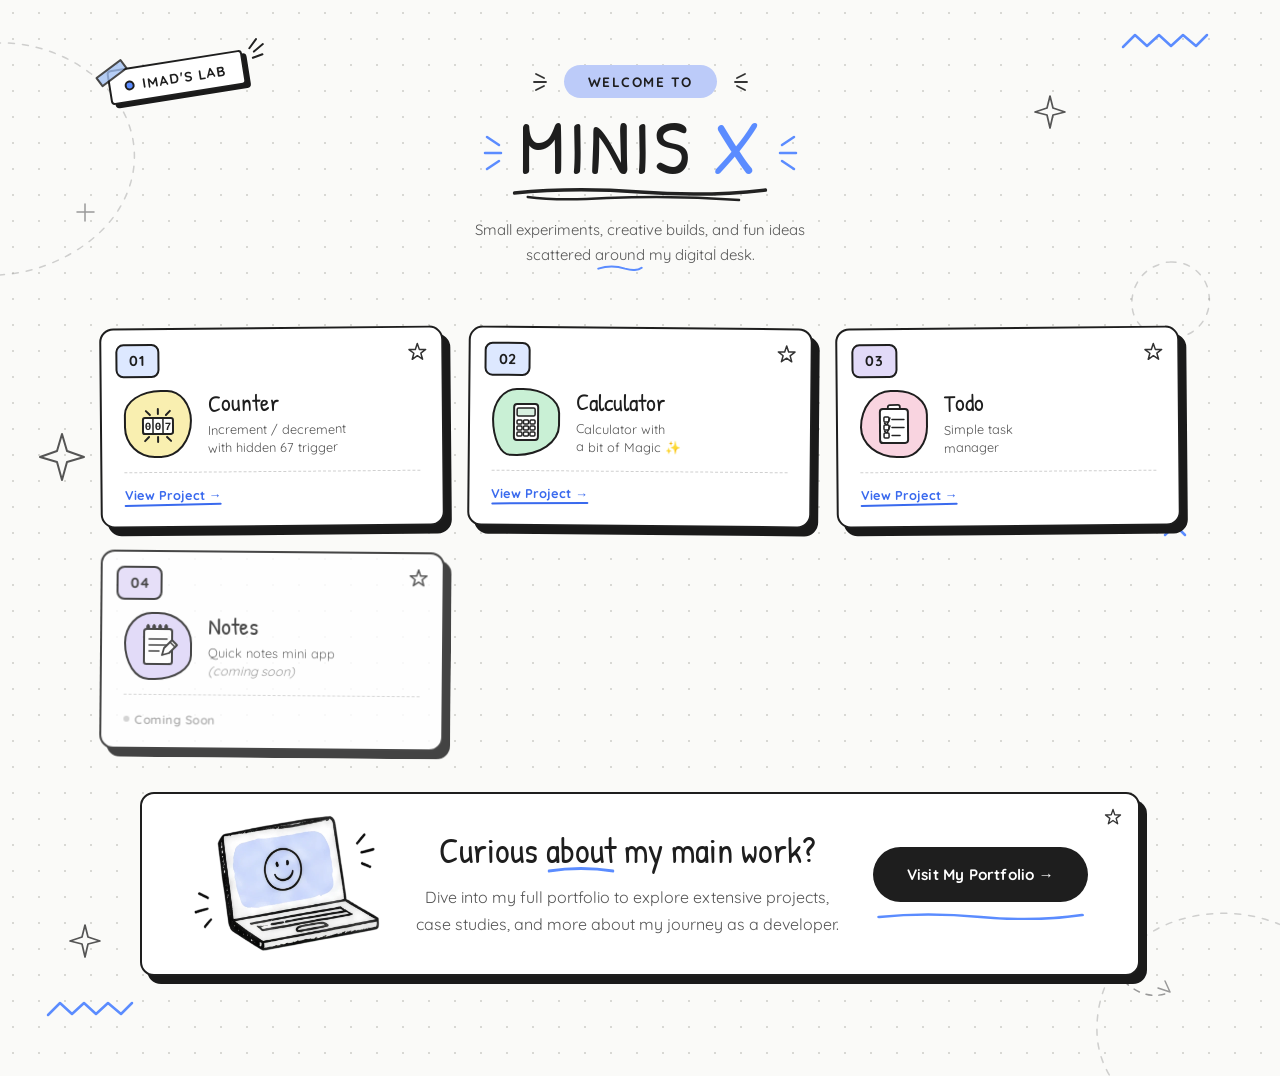
==== commit 06d7c2ad: "feat: rebrand project as MINIS X and add blue-x styling class" ====
--- a/index.html
+++ b/index.html
@@ -3,17 +3,69 @@
   <head>
     <meta charset="UTF-8" />
     <meta name="viewport" content="width=device-width, initial-scale=1.0" />
-    <title>Mini Projects – Imad's Lab</title>
-    <meta name="description" content="Small experiments, creative builds, and fun ideas by Syed Imadulla." />
+    <title>MINIS X — Small Web Projects & Creative Experiments</title>
+    <meta name="description" content="Explore MINIS X, a collection of small interactive web projects, creative experiments, and playful frontend builds by Syed Imadulla." />
+    <meta name="author" content="Syed Imadulla" />
+    
+    <link rel="canonical" href="https://minisx.netlify.app/" />
+    <link rel="manifest" href="site.webmanifest" />
+
+    <!-- Open Graph / Facebook -->
+    <meta property="og:type" content="website" />
+    <meta property="og:url" content="https://minisx.netlify.app/" />
+    <meta property="og:title" content="MINIS X — Small Web Projects & Creative Experiments" />
+    <meta property="og:description" content="Explore MINIS X, a collection of small interactive web projects, creative experiments, and playful frontend builds by Syed Imadulla." />
+    <meta property="og:image" content="https://minisx.netlify.app/og-image.png" />
+
+    <!-- Twitter -->
+    <meta name="twitter:card" content="summary_large_image" />
+    <meta name="twitter:url" content="https://minisx.netlify.app/" />
+    <meta name="twitter:title" content="MINIS X — Small Web Projects & Creative Experiments" />
+    <meta name="twitter:description" content="Explore MINIS X, a collection of small interactive web projects, creative experiments, and playful frontend builds by Syed Imadulla." />
+    <meta name="twitter:image" content="https://minisx.netlify.app/og-image.png" />
+
+    <!-- Structured Data -->
+    <script type="application/ld+json">
+    {
+      "@context": "https://schema.org",
+      "@type": "CollectionPage",
+      "name": "MINIS X — Small Web Projects & Creative Experiments",
+      "description": "Explore MINIS X, a collection of small interactive web projects, creative experiments, and playful frontend builds by Syed Imadulla.",
+      "url": "https://minisx.netlify.app/",
+      "author": {
+        "@type": "Person",
+        "name": "Syed Imadulla"
+      },
+      "hasPart": [
+        {
+          "@type": "WebApplication",
+          "name": "Counter",
+          "url": "https://minisx.netlify.app/counter/"
+        },
+        {
+          "@type": "WebApplication",
+          "name": "Calculator",
+          "url": "https://minisx.netlify.app/calci/"
+        },
+        {
+          "@type": "WebApplication",
+          "name": "TaskFlow Planner",
+          "url": "https://minisx.netlify.app/todo/"
+        }
+      ]
+    }
+    </script>
+
     <link rel="preconnect" href="https://fonts.googleapis.com" />
     <link rel="preconnect" href="https://fonts.gstatic.com" crossorigin />
     <link href="https://fonts.googleapis.com/css2?family=Patrick+Hand&family=Quicksand:wght@400;500;600;700&display=block" rel="stylesheet" />
+    <link rel="icon" type="image/svg+xml" href="assets/favicon.svg" />
     <link rel="stylesheet" href="style.css" />
   </head>
   <body>
 
     <!-- =================== DOODLE LAYER =================== -->
-    <div class="doodle-layer" aria-hidden="true">
+    <div class="doodle-layer" aria-hidden="true" focusable="false">
 
       <!-- 1. TOP-LEFT: Large hand-drawn dashed organic loop (partially off-screen) -->
       <svg class="doodle dl-tl-loop" width="280" height="270" viewBox="0 0 280 270">
@@ -107,14 +159,14 @@
         <!-- "WELCOME TO" pill -->
         <div class="welcome-row">
           <!-- Left rays (floating dashes, diverge outward/left) -->
-          <svg class="welcome-rays rays-left" viewBox="0 0 22 24" width="22" height="24" aria-hidden="true">
+          <svg class="welcome-rays rays-left" viewBox="0 0 22 24" width="22" height="24" aria-hidden="true" focusable="false">
             <line x1="12" y1="8"  x2="4" y2="4"  stroke="#333" stroke-width="1.8" stroke-linecap="round"/>
             <line x1="14" y1="12" x2="2" y2="12" stroke="#333" stroke-width="1.8" stroke-linecap="round"/>
             <line x1="12" y1="16" x2="4" y2="20" stroke="#333" stroke-width="1.8" stroke-linecap="round"/>
           </svg>
           <span class="welcome-pill">WELCOME TO</span>
           <!-- Right rays (floating dashes, diverge outward/right) -->
-          <svg class="welcome-rays rays-right" viewBox="0 0 22 24" width="22" height="24" aria-hidden="true">
+          <svg class="welcome-rays rays-right" viewBox="0 0 22 24" width="22" height="24" aria-hidden="true" focusable="false">
             <line x1="10" y1="8"  x2="18" y2="4"  stroke="#333" stroke-width="1.8" stroke-linecap="round"/>
             <line x1="8"  y1="12" x2="20" y2="12" stroke="#333" stroke-width="1.8" stroke-linecap="round"/>
             <line x1="10" y1="16" x2="18" y2="20" stroke="#333" stroke-width="1.8" stroke-linecap="round"/>
@@ -124,37 +176,37 @@
         <!-- MINI PROJECTS heading -->
         <div class="hero-title-wrap">
           <!-- Left blue rays (floating dashes, diverge outward/left) -->
-          <svg class="title-rays rays-left" viewBox="0 0 32 48" width="32" height="48" aria-hidden="true">
+          <svg class="title-rays rays-left" viewBox="0 0 32 48" width="32" height="48" aria-hidden="true" focusable="false">
             <line x1="16" y1="16" x2="4"  y2="8"  stroke="#5b8cff" stroke-width="2.5" stroke-linecap="round"/>
             <line x1="18" y1="24" x2="2"  y2="24" stroke="#5b8cff" stroke-width="2.5" stroke-linecap="round"/>
             <line x1="16" y1="32" x2="4"  y2="40" stroke="#5b8cff" stroke-width="2.5" stroke-linecap="round"/>
           </svg>
-          <h1 class="hero-title">MINI PROJECTS</h1>
+          <h1 class="hero-title">MINIS <span class="blue-x">X</span></h1>
           <!-- Right blue rays (floating dashes, diverge outward/right) -->
-          <svg class="title-rays rays-right" viewBox="0 0 32 48" width="32" height="48" aria-hidden="true">
+          <svg class="title-rays rays-right" viewBox="0 0 32 48" width="32" height="48" aria-hidden="true" focusable="false">
             <line x1="16" y1="16" x2="28" y2="8"  stroke="#5b8cff" stroke-width="2.5" stroke-linecap="round"/>
             <line x1="14" y1="24" x2="30" y2="24" stroke="#5b8cff" stroke-width="2.5" stroke-linecap="round"/>
             <line x1="16" y1="32" x2="28" y2="40" stroke="#5b8cff" stroke-width="2.5" stroke-linecap="round"/>
           </svg>
           <!-- Rough underline (double stroke) -->
-          <svg class="title-underline" viewBox="0 0 320 20" preserveAspectRatio="none" aria-hidden="true">
+          <svg class="title-underline" viewBox="0 0 320 20" preserveAspectRatio="none" aria-hidden="true" focusable="false">
             <path d="M8,8 Q80,2 160,7 Q240,12 312,5" fill="none" stroke="#222" stroke-width="3.5" stroke-linecap="round"/>
             <path d="M280,15 Q200,10 120,13 Q60,16 24,12" fill="none" stroke="#222" stroke-width="2.5" stroke-linecap="round"/>
           </svg>
         </div>
 
         <!-- Sub-description -->
-        <p class="hero-desc">Small experiments, creative builds, and fun ideas<br>scattered <span class="relative-inline">around<svg class="desc-accent" viewBox="0 0 60 10" preserveAspectRatio="none" aria-hidden="true"><path d="M4,7 Q20,2 36,7 Q50,11 56,6" fill="none" stroke="#5b8cff" stroke-width="2.5" stroke-linecap="round"/></svg></span> my digital desk.</p>
+        <p class="hero-desc">Small experiments, creative builds, and fun ideas<br>scattered <span class="relative-inline">around<svg class="desc-accent" viewBox="0 0 60 10" preserveAspectRatio="none" aria-hidden="true" focusable="false"><path d="M4,7 Q20,2 36,7 Q50,11 56,6" fill="none" stroke="#5b8cff" stroke-width="2.5" stroke-linecap="round"/></svg></span> my digital desk.</p>
 
       </section>
 
       <!-- =================== PROJECT GRID =================== -->
-      <section class="project-grid" aria-label="Mini projects">
+      <section class="project-grid" aria-label="MINIS X">
 
         <!-- Card 01: Counter -->
         <a href="./counter/index.html" class="card" id="card-counter">
           <div class="card-num num-blue">01</div>
-          <svg class="card-star" viewBox="0 0 24 24" width="20" height="20" aria-hidden="true">
+          <svg class="card-star" viewBox="0 0 24 24" width="20" height="20" aria-hidden="true" focusable="false">
             <polygon points="12 2 14.4 9.2 22 9.3 16.2 13.8 18.2 21 12 16.7 5.8 21 7.8 13.8 2 9.3 9.6 9.2" fill="none" stroke="#333" stroke-width="1.8" stroke-linejoin="round"/>
           </svg>
           <div class="card-body">
@@ -193,7 +245,7 @@
         <!-- Card 02: Calculator -->
         <a href="./calci/index.html" class="card" id="card-calculator">
           <div class="card-num num-blue">02</div>
-          <svg class="card-star" viewBox="0 0 24 24" width="20" height="20" aria-hidden="true">
+          <svg class="card-star" viewBox="0 0 24 24" width="20" height="20" aria-hidden="true" focusable="false">
             <polygon points="12 2 14.4 9.2 22 9.3 16.2 13.8 18.2 21 12 16.7 5.8 21 7.8 13.8 2 9.3 9.6 9.2" fill="none" stroke="#333" stroke-width="1.8" stroke-linejoin="round"/>
           </svg>
           <div class="card-body">
@@ -229,7 +281,7 @@
         <!-- Card 03: Todo -->
         <a href="todo/index.html" class="card" id="card-todo">
           <div class="card-num num-purple">03</div>
-          <svg class="card-star" viewBox="0 0 24 24" width="20" height="20" aria-hidden="true">
+          <svg class="card-star" viewBox="0 0 24 24" width="20" height="20" aria-hidden="true" focusable="false">
             <polygon points="12 2 14.4 9.2 22 9.3 16.2 13.8 18.2 21 12 16.7 5.8 21 7.8 13.8 2 9.3 9.6 9.2" fill="none" stroke="#333" stroke-width="1.8" stroke-linejoin="round"/>
           </svg>
           <div class="card-body">
@@ -266,7 +318,7 @@
         <!-- Card 04: Notes (coming soon) -->
         <div class="card card-soon" id="card-notes">
           <div class="card-num num-purple">04</div>
-          <svg class="card-star" viewBox="0 0 24 24" width="20" height="20" aria-hidden="true">
+          <svg class="card-star" viewBox="0 0 24 24" width="20" height="20" aria-hidden="true" focusable="false">
             <polygon points="12 2 14.4 9.2 22 9.3 16.2 13.8 18.2 21 12 16.7 5.8 21 7.8 13.8 2 9.3 9.6 9.2" fill="none" stroke="#333" stroke-width="1.8" stroke-linejoin="round"/>
           </svg>
           <div class="card-body">
@@ -306,13 +358,13 @@
         <div class="cta-card">
 
           <!-- Laptop illustration -->
-          <div class="cta-laptop" aria-hidden="true">
+          <div class="cta-laptop" aria-hidden="true" focusable="false">
             <img src="assets/Laptop.svg" alt="Laptop" class="cta-laptop-img">
           </div>
 
           <!-- CTA text -->
           <div class="cta-text">
-            <h2 class="cta-heading">Curious <span class="relative-inline">about<svg class="cta-heading-line" viewBox="0 0 100 10" preserveAspectRatio="none" aria-hidden="true"><path d="M4,7 Q50,2 96,7" fill="none" stroke="#5b8cff" stroke-width="3" stroke-linecap="round"/></svg></span> my main work?</h2>
+            <h2 class="cta-heading">Curious <span class="relative-inline">about<svg class="cta-heading-line" viewBox="0 0 100 10" preserveAspectRatio="none" aria-hidden="true" focusable="false"><path d="M4,7 Q50,2 96,7" fill="none" stroke="#5b8cff" stroke-width="3" stroke-linecap="round"/></svg></span> my main work?</h2>
             <p class="cta-desc">Dive into my full portfolio to explore extensive projects,<br>case studies, and more about my journey as a developer.</p>
           </div>
 
@@ -322,13 +374,13 @@
               Visit My Portfolio →
             </a>
             <!-- blue squiggle under button -->
-            <svg class="btn-accent" viewBox="0 0 140 10" preserveAspectRatio="none" aria-hidden="true">
+            <svg class="btn-accent" viewBox="0 0 140 10" preserveAspectRatio="none" aria-hidden="true" focusable="false">
               <path d="M4,7 Q35,2 70,7 Q105,12 136,5" fill="none" stroke="#5b8cff" stroke-width="2.5" stroke-linecap="round"/>
             </svg>
           </div>
 
           <!-- decorative star in top-right of CTA -->
-          <svg class="cta-star" viewBox="0 0 24 24" width="18" height="18" aria-hidden="true">
+          <svg class="cta-star" viewBox="0 0 24 24" width="18" height="18" aria-hidden="true" focusable="false">
             <polygon points="12 2 14.4 9.2 22 9.3 16.2 13.8 18.2 21 12 16.7 5.8 21 7.8 13.8 2 9.3 9.6 9.2" fill="none" stroke="#333" stroke-width="1.8" stroke-linejoin="round"/>
           </svg>
 
--- a/style.css
+++ b/style.css
@@ -46,6 +46,7 @@
   background-size: 26px 26px;
   color: var(--ink);
   min-height: 100vh;
+  min-height: 100dvh;
   overflow-x: hidden;
   padding: 32px 24px 60px;
   position: relative;
@@ -253,6 +254,9 @@
   position: relative;
   padding-bottom: 14px;
 }
+.blue-x {
+  color: var(--blue);
+}
 
 /* Rough underline — absolutely sits under the h1 */
 .title-underline {
@@ -612,6 +616,20 @@
     grid-column: auto;
   }
 
+  /* Hide most background doodles on tablet/mobile to prevent overlapping content */
+  .doodle-layer svg {
+    display: none;
+  }
+  
+  /* Keep a few safe, small accents and reposition them */
+  .doodle-layer .dl-tr-zigzag,
+  .doodle-layer .dl-bl-zigzag,
+  .doodle-layer .dl-tl-cross {
+    display: block;
+  }
+  .dl-tr-zigzag { top: 20px; right: 20px; }
+  .dl-bl-zigzag { bottom: 20px; left: 20px; }
+
   .cta-card {
     flex-direction: column;
     text-align: center;
@@ -651,14 +669,6 @@
   .hero-title {
     font-size: 2.6rem;
     letter-spacing: 1px;
-  }
-
-  /* Hide large loops and arrow on mobile — keep small accents */
-  .dl-tl-loop,
-  .dl-r-circle,
-  .dl-br-loop,
-  .dl-br-arrow {
-    display: none;
   }
 
   .cta-laptop-img {
